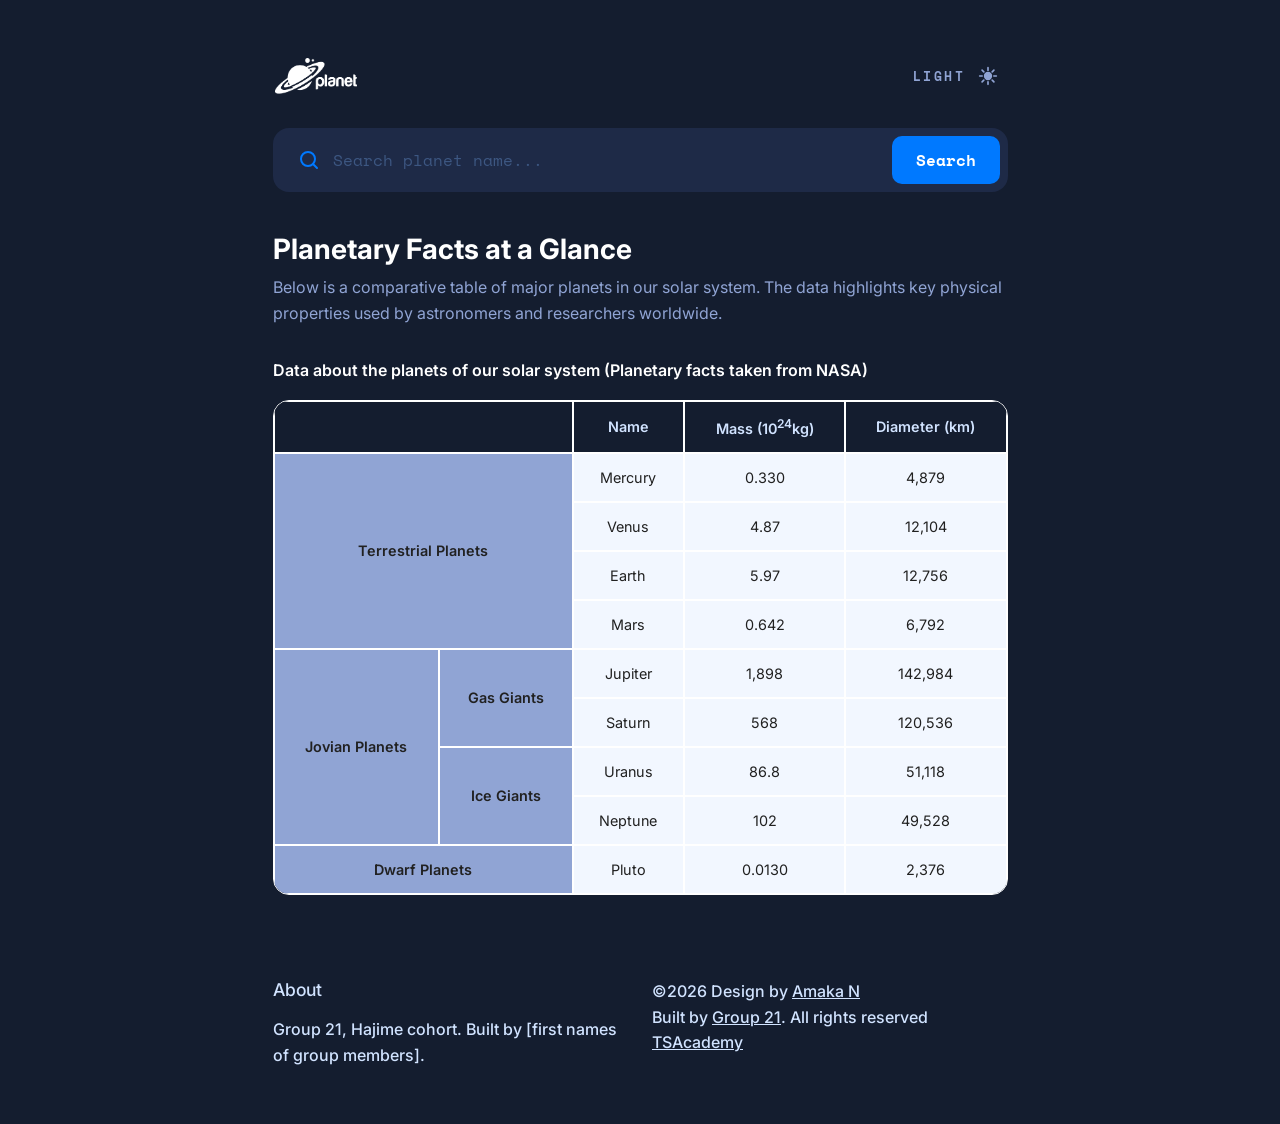
==== index.html @ 822063cc "Add static NASA values to planet table" ====
<!DOCTYPE html>
<html lang="en" data-theme="dark">
<head>
<meta charset="UTF-8">
<meta name="viewport" content="width=device-width, initial-scale=1.0">
<title>Planets</title>
<link rel="stylesheet" href="css/Foundation.css">
</head>
<body>

<header>
  <h1>
    <img class="logo" src="images/logo.png" alt="Planet, creative world">
  </h1>
  <!-- theme.js switches data-theme on <html> and changes this button's text -->
  <button id="theme-toggle" type="button">LIGHT</button>
</header>

<main>

  <!-- SEARCH -->
  <section id="search-section">
    <svg class="search-icon" viewBox="0 0 24 24" fill="none" stroke="currentColor" stroke-width="2" stroke-linecap="round" aria-hidden="true">
      <circle cx="11" cy="11" r="7"></circle>
      <path d="M20 20l-4-4"></path>
    </svg>
    <label for="search-input">Search planet name</label>
    <input type="search" id="search-input" placeholder="Search planet name...">
    <span id="search-message" role="status" hidden>No results</span>
    <button id="search-button" type="button">Search</button>
  </section>

  <!-- PLANET CARD: card.js builds the card inside #cards-container.
       Markup for ONE card (class names are styled in Foundation.css):

       <article class="planet-card">
         <img class="planet-image" src="..." alt="Earth">
         <div>
           <h3 class="planet-name">Earth</h3>
           <p class="planet-type">Terrestrial</p>
         </div>
         <p class="planet-description">...</p>
         <div class="planet-stats">
           <div class="stat-item"><span>Gravity</span><strong>9.8</strong></div>
           <div class="stat-item"><span>Mass</span><strong>0.00315</strong></div>
           <div class="stat-item"><span>Period</span><strong>365</strong></div>
         </div>
         <ul class="planet-details">
           <li class="detail-item">temperature value</li>
           <li class="detail-item">moons value</li>
           <li class="detail-item">diameter value</li>
           <li class="detail-item">distance from sun value</li>
         </ul>
       </article>

       "No results" card: <div class="status-message"><h3>No results found!</h3>
       <p>We couldn't find any planet matching your search. Please double-check the name and try again.</p></div>
  -->
  <section id="cards-section">
    <h2>Planet details</h2>
    <div id="cards-container"></div>
  </section>

  <!-- COMPARISON TABLE -->
  <section id="table-section">
    <h2>Planetary Facts at a Glance</h2>
    <p class="table-intro">Below is a comparative table of major planets in our solar system. The data highlights key physical properties used by astronomers and researchers worldwide.</p>
    <p class="table-caption">Data about the planets of our solar system (Planetary facts taken from NASA)</p>

    <!-- Static table: values are NASA planetary fact sheet numbers typed in by hand (not from the API) -->
    <div class="table-wrap">
      <table id="planets-table">
        <thead>
          <tr>
            <th colspan="2" scope="col"><span class="visually-hidden">Group</span></th>
            <th scope="col">Name</th>
            <th scope="col" class="col-mass">Mass (10<sup>24</sup>kg)</th>
            <th scope="col">Diameter (km)</th>
          </tr>
        </thead>
        <tbody id="table-body">
          <tr>
            <th scope="rowgroup" class="group-cell" colspan="2" rowspan="4">Terrestrial Planets</th>
            <td>Mercury</td><td class="col-mass">0.330</td><td>4,879</td>
          </tr>
          <tr><td>Venus</td><td class="col-mass">4.87</td><td>12,104</td></tr>
          <tr><td>Earth</td><td class="col-mass">5.97</td><td>12,756</td></tr>
          <tr><td>Mars</td><td class="col-mass">0.642</td><td>6,792</td></tr>

          <tr>
            <th scope="rowgroup" class="group-cell" rowspan="4">Jovian Planets</th>
            <th scope="rowgroup" class="group-cell" rowspan="2">Gas Giants</th>
            <td>Jupiter</td><td class="col-mass">1,898</td><td>142,984</td>
          </tr>
          <tr><td>Saturn</td><td class="col-mass">568</td><td>120,536</td></tr>
          <tr>
            <th scope="rowgroup" class="group-cell" rowspan="2">Ice Giants</th>
            <td>Uranus</td><td class="col-mass">86.8</td><td>51,118</td>
          </tr>
          <tr><td>Neptune</td><td class="col-mass">102</td><td>49,528</td></tr>

          <tr>
            <th scope="rowgroup" class="group-cell" colspan="2">Dwarf Planets</th>
            <td>Pluto</td><td class="col-mass">0.0130</td><td>2,376</td>
          </tr>
        </tbody>
      </table>
    </div>
  </section>

</main>

<footer>
  <div>
    <h2>About</h2>
    <p>Group 21, Hajime cohort. Built by [first names of group members].</p>
  </div>
  <div>
    <p>&copy;2026 Design by <a href="https://amakandukwu.com" target="_blank" rel="noopener">Amaka N</a></p>
    <p>Built by <a href="https://github.com/hakeemtemiogbe-alt/Group-21-capstone-project-Hajime-cohort" target="_blank" rel="noopener">Group 21</a>. All rights reserved</p>
    <p><a href="https://tsacademyonline.com/" target="_blank" rel="noopener">TSAcademy</a></p>
  </div>
</footer>

<script src="js/data.js" defer></script>
<script src="js/theme.js" defer></script>
<script src="js/card.js" defer></script>
<script src="js/table.js" defer></script>
<script src="js/search.js" defer></script>
</body>
</html>
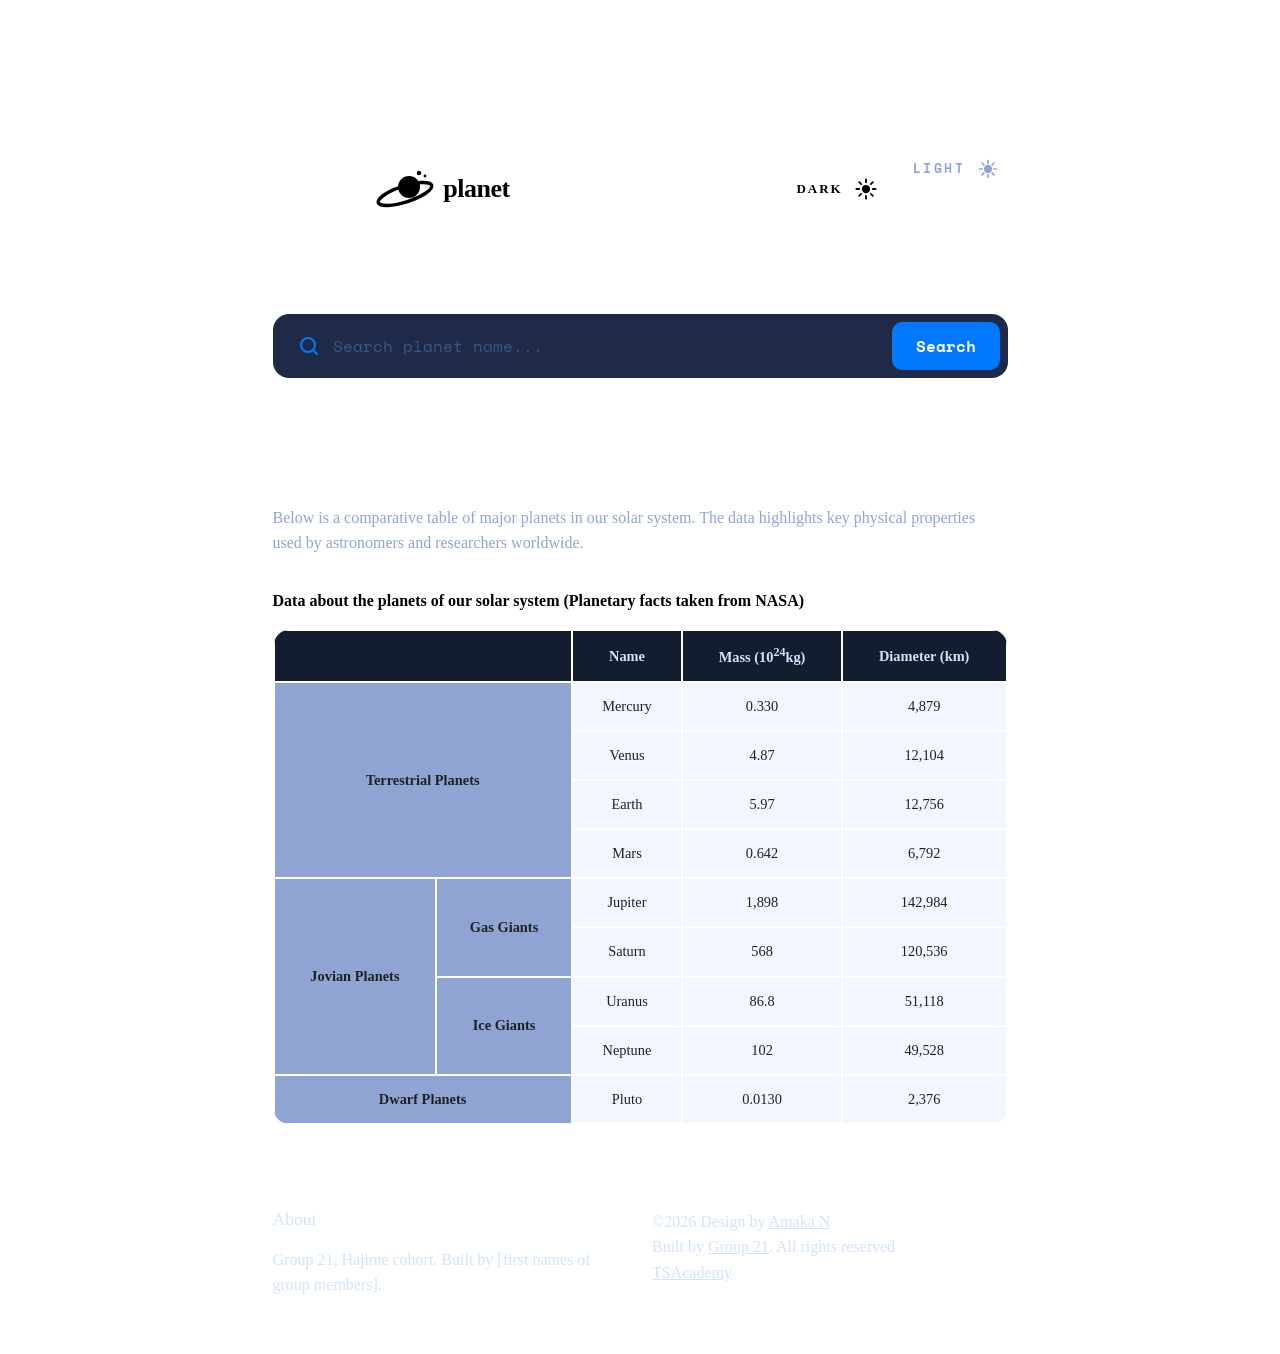
==== commit d55ae24b: "Header and theme toggle, Search included Did the header and theme toggle, the CSS but the javascript" ====
--- a/index.html
+++ b/index.html
@@ -12,6 +12,22 @@
   <h1>
     <img class="logo" src="images/logo.png" alt="Planet, creative world">
   </h1>
+  <header class="site-header">
+  <a class="brand" href="/" aria-label="Planet home">
+    <svg viewBox="0 0 64 40" aria-hidden="true" fill="currentColor">
+      <circle cx="34" cy="18" r="11"/>
+      <circle cx="44" cy="4" r="2.2"/><circle cx="50" cy="7" r="1.4"/>
+      <ellipse cx="30" cy="25" rx="28" ry="8" transform="rotate(-18 30 25)" fill="none" stroke="currentColor" stroke-width="3.5"/>
+    </svg>
+    <span>planet</span>
+  </a>
+
+  <button class="theme-toggle" id="themeToggle" type="button" aria-pressed="false" aria-label="Switch to dark theme">
+    <span id="themeLabel">DARK</span>
+    <svg class="icon-moon" viewBox="0 0 24 24" aria-hidden="true"><path d="M21 12.8A9 9 0 1 1 11.2 3a7 7 0 0 0 9.8 9.8z"/></svg>
+    <svg class="icon-sun" viewBox="0 0 24 24" aria-hidden="true"><circle cx="12" cy="12" r="4.5"/><path d="M12 1.5v3M12 19.5v3M1.5 12h3M19.5 12h3M4.6 4.6l2.1 2.1M17.3 17.3l2.1 2.1M4.6 19.4l2.1-2.1M17.3 6.7l2.1-2.1" stroke="currentColor" stroke-width="2" stroke-linecap="round"/></svg>
+  </button>
+</header>
   <!-- theme.js switches data-theme on <html> and changes this button's text -->
   <button id="theme-toggle" type="button">LIGHT</button>
 </header>
@@ -29,6 +45,9 @@
     <span id="search-message" role="status" hidden>No results</span>
     <button id="search-button" type="button">Search</button>
   </section>
+  <main class="wrap">
+ 
+</main>
 
   <!-- PLANET CARD: card.js builds the card inside #cards-container.
        Markup for ONE card (class names are styled in Foundation.css):
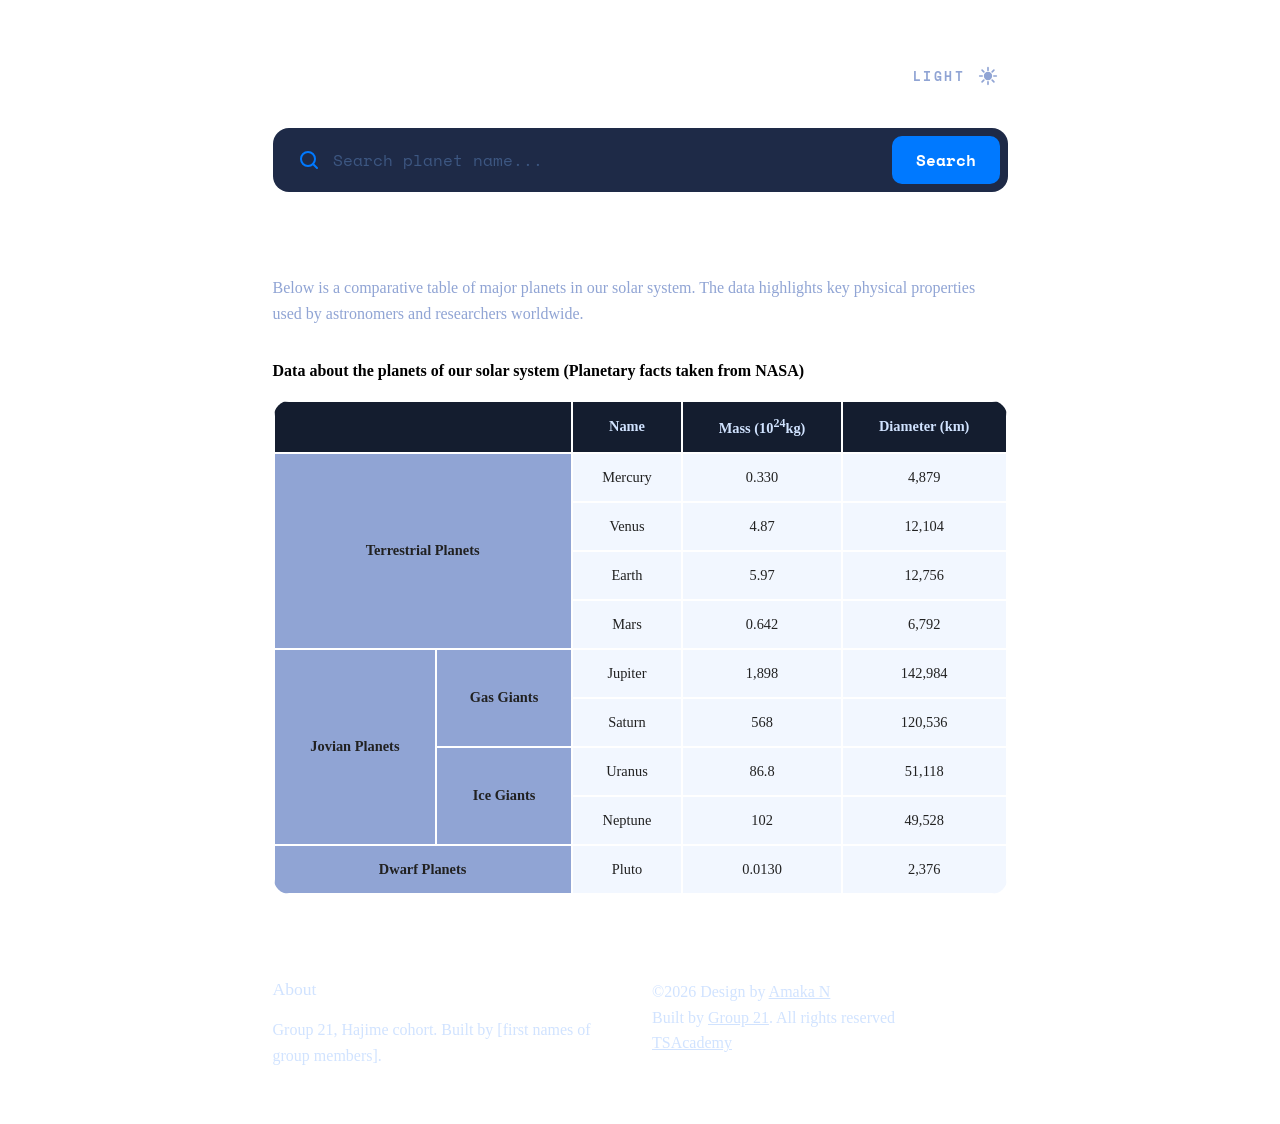
==== commit d715ac64: "Fetched the Planet data and added the search feature" ====
--- a/index.html
+++ b/index.html
@@ -12,22 +12,6 @@
   <h1>
     <img class="logo" src="images/logo.png" alt="Planet, creative world">
   </h1>
-  <header class="site-header">
-  <a class="brand" href="/" aria-label="Planet home">
-    <svg viewBox="0 0 64 40" aria-hidden="true" fill="currentColor">
-      <circle cx="34" cy="18" r="11"/>
-      <circle cx="44" cy="4" r="2.2"/><circle cx="50" cy="7" r="1.4"/>
-      <ellipse cx="30" cy="25" rx="28" ry="8" transform="rotate(-18 30 25)" fill="none" stroke="currentColor" stroke-width="3.5"/>
-    </svg>
-    <span>planet</span>
-  </a>
-
-  <button class="theme-toggle" id="themeToggle" type="button" aria-pressed="false" aria-label="Switch to dark theme">
-    <span id="themeLabel">DARK</span>
-    <svg class="icon-moon" viewBox="0 0 24 24" aria-hidden="true"><path d="M21 12.8A9 9 0 1 1 11.2 3a7 7 0 0 0 9.8 9.8z"/></svg>
-    <svg class="icon-sun" viewBox="0 0 24 24" aria-hidden="true"><circle cx="12" cy="12" r="4.5"/><path d="M12 1.5v3M12 19.5v3M1.5 12h3M19.5 12h3M4.6 4.6l2.1 2.1M17.3 17.3l2.1 2.1M4.6 19.4l2.1-2.1M17.3 6.7l2.1-2.1" stroke="currentColor" stroke-width="2" stroke-linecap="round"/></svg>
-  </button>
-</header>
   <!-- theme.js switches data-theme on <html> and changes this button's text -->
   <button id="theme-toggle" type="button">LIGHT</button>
 </header>
@@ -35,7 +19,7 @@
 <main>
 
   <!-- SEARCH -->
-  <section id="search-section">
+  <form id="search-section">
     <svg class="search-icon" viewBox="0 0 24 24" fill="none" stroke="currentColor" stroke-width="2" stroke-linecap="round" aria-hidden="true">
       <circle cx="11" cy="11" r="7"></circle>
       <path d="M20 20l-4-4"></path>
@@ -43,11 +27,8 @@
     <label for="search-input">Search planet name</label>
     <input type="search" id="search-input" placeholder="Search planet name...">
     <span id="search-message" role="status" hidden>No results</span>
-    <button id="search-button" type="button">Search</button>
-  </section>
-  <main class="wrap">
- 
-</main>
+    <button id="search-button" type="submit">Search</button>
+  </form>
 
   <!-- PLANET CARD: card.js builds the card inside #cards-container.
        Markup for ONE card (class names are styled in Foundation.css):
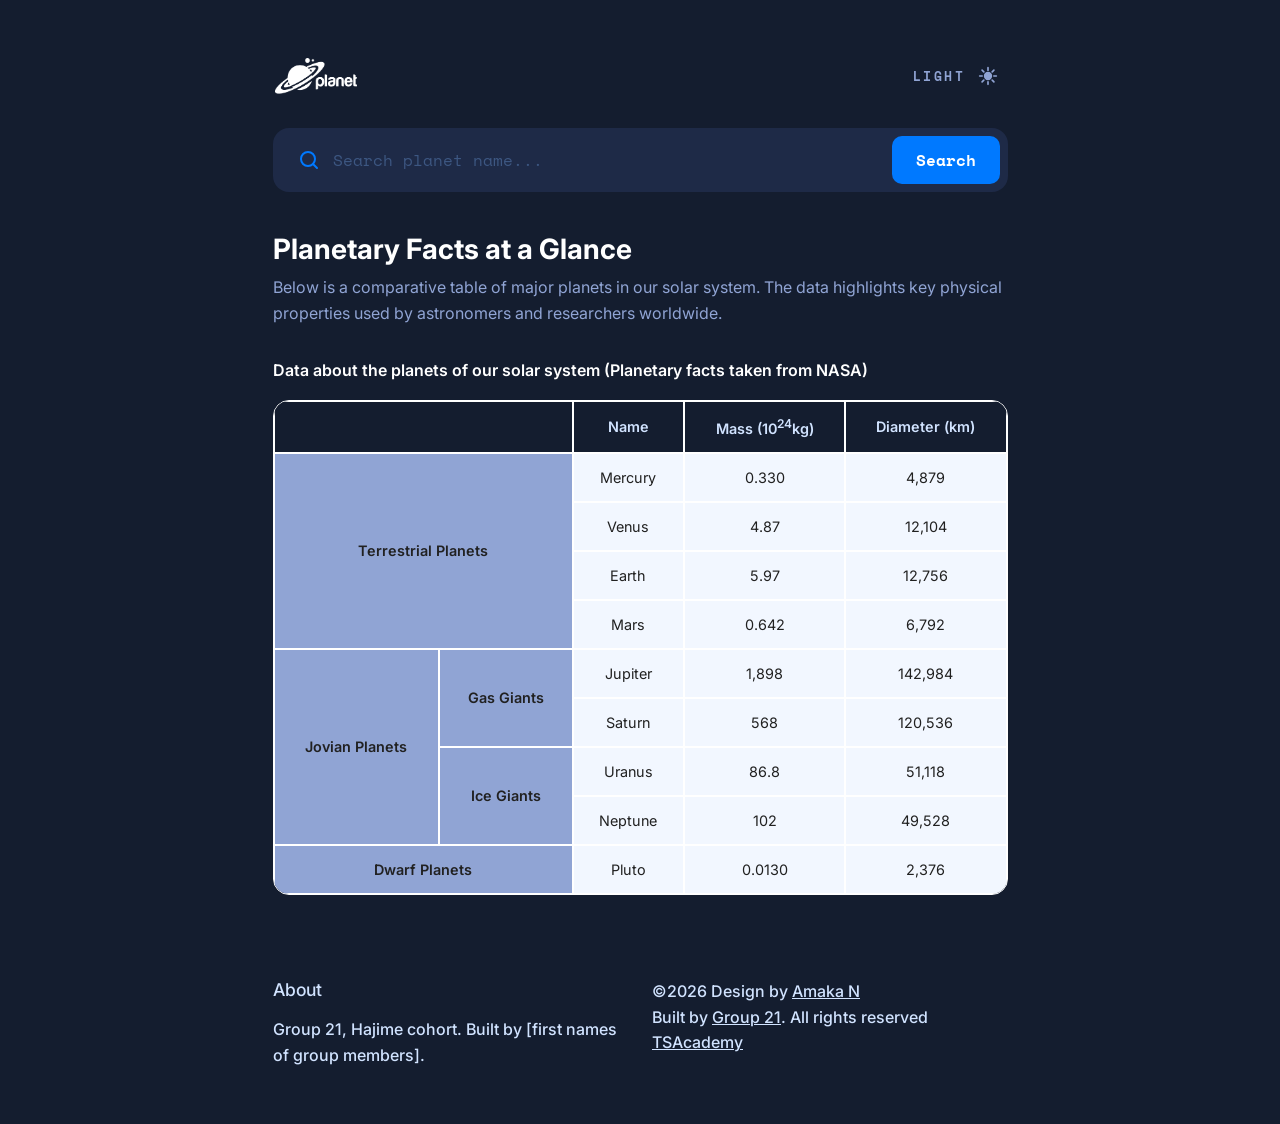
==== commit 2e3205b3: "Added loader feature" ====
--- a/index.html
+++ b/index.html
@@ -56,6 +56,13 @@
        "No results" card: <div class="status-message"><h3>No results found!</h3>
        <p>We couldn't find any planet matching your search. Please double-check the name and try again.</p></div>
   -->
+
+  <div class="loader" id="loader">
+    <span></span>
+    <span></span>
+    <span></span>
+  </div>
+  
   <section id="cards-section">
     <h2>Planet details</h2>
     <div id="cards-container"></div>
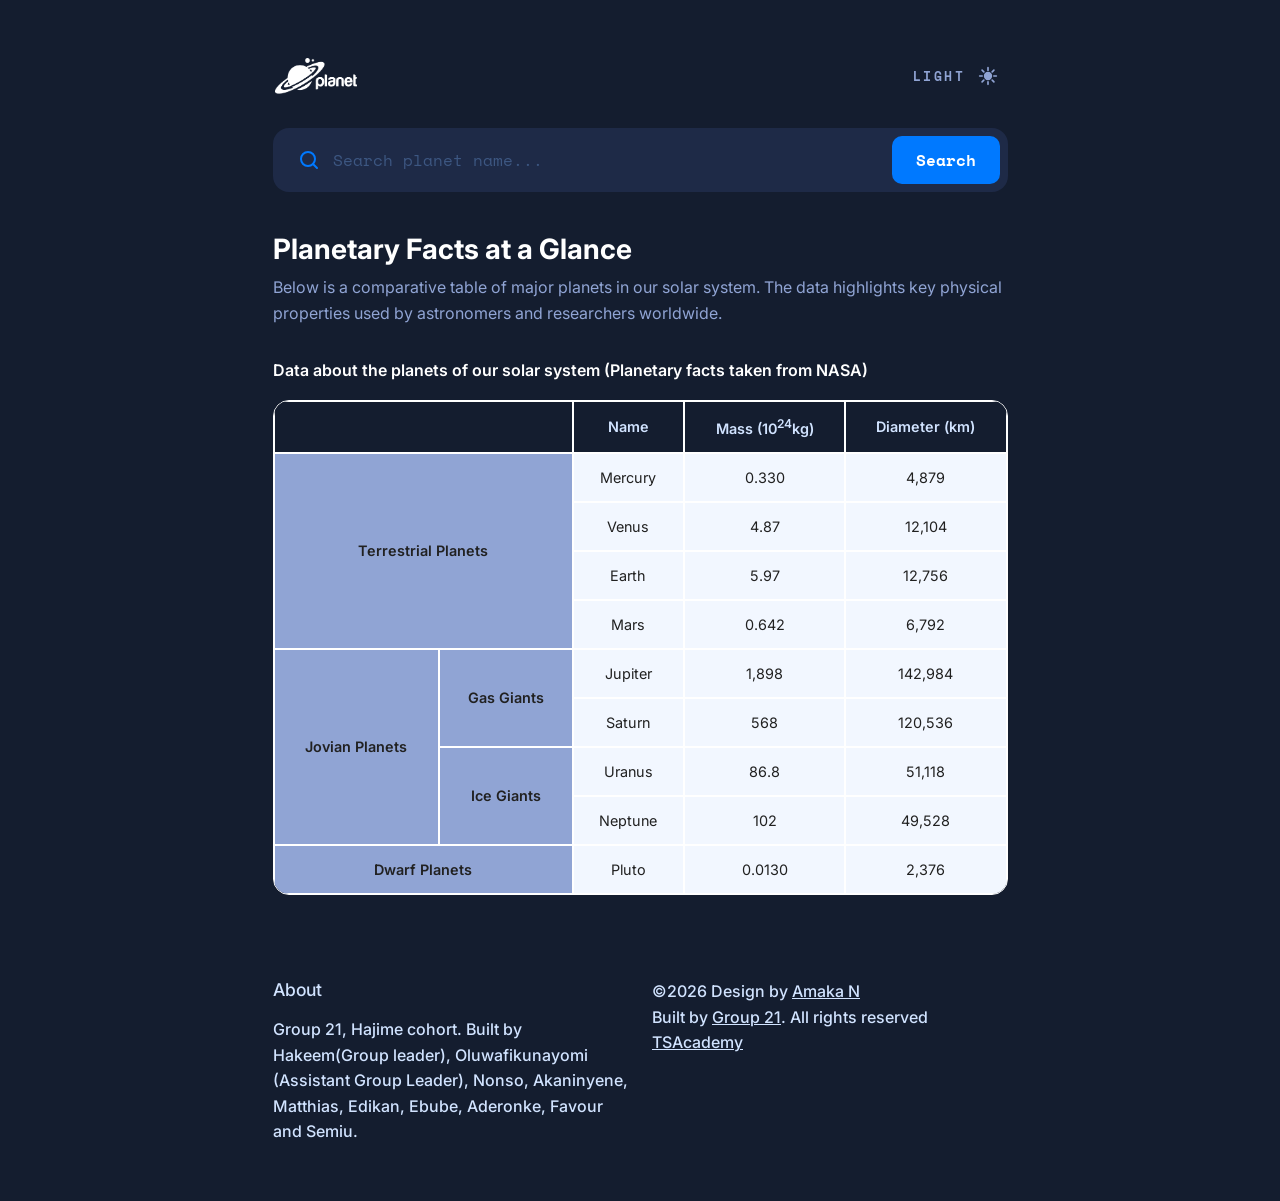
==== commit 7ccb2ab5: "Update footer with group member names" ====
--- a/index.html
+++ b/index.html
@@ -120,7 +120,7 @@
 <footer>
   <div>
     <h2>About</h2>
-    <p>Group 21, Hajime cohort. Built by [first names of group members].</p>
+    <p>Group 21, Hajime cohort. Built by Hakeem(Group leader), Oluwafikunayomi (Assistant Group Leader), Nonso, Akaninyene, Matthias, Edikan, Ebube, Aderonke, Favour and Semiu.</p>
   </div>
   <div>
     <p>&copy;2026 Design by <a href="https://amakandukwu.com" target="_blank" rel="noopener">Amaka N</a></p>
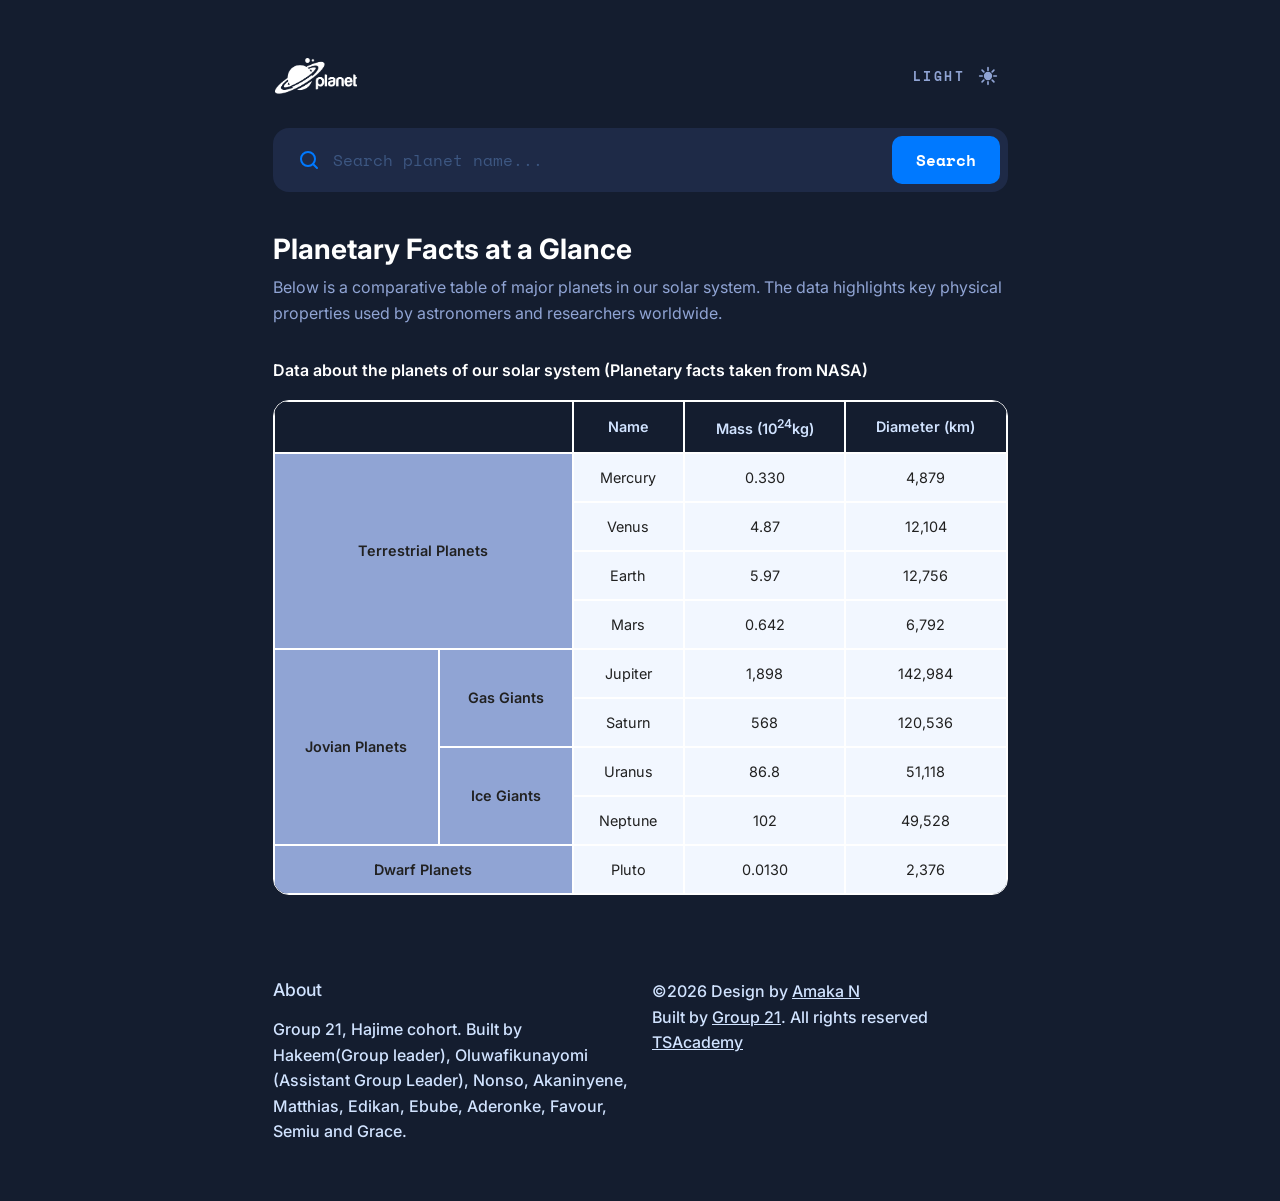
==== commit 11a7ec11: "Update footer to include Grace in team members" ====
--- a/index.html
+++ b/index.html
@@ -120,7 +120,7 @@
 <footer>
   <div>
     <h2>About</h2>
-    <p>Group 21, Hajime cohort. Built by Hakeem(Group leader), Oluwafikunayomi (Assistant Group Leader), Nonso, Akaninyene, Matthias, Edikan, Ebube, Aderonke, Favour and Semiu.</p>
+    <p>Group 21, Hajime cohort. Built by Hakeem(Group leader), Oluwafikunayomi (Assistant Group Leader), Nonso, Akaninyene, Matthias, Edikan, Ebube, Aderonke, Favour, Semiu and Grace.</p>
   </div>
   <div>
     <p>&copy;2026 Design by <a href="https://amakandukwu.com" target="_blank" rel="noopener">Amaka N</a></p>
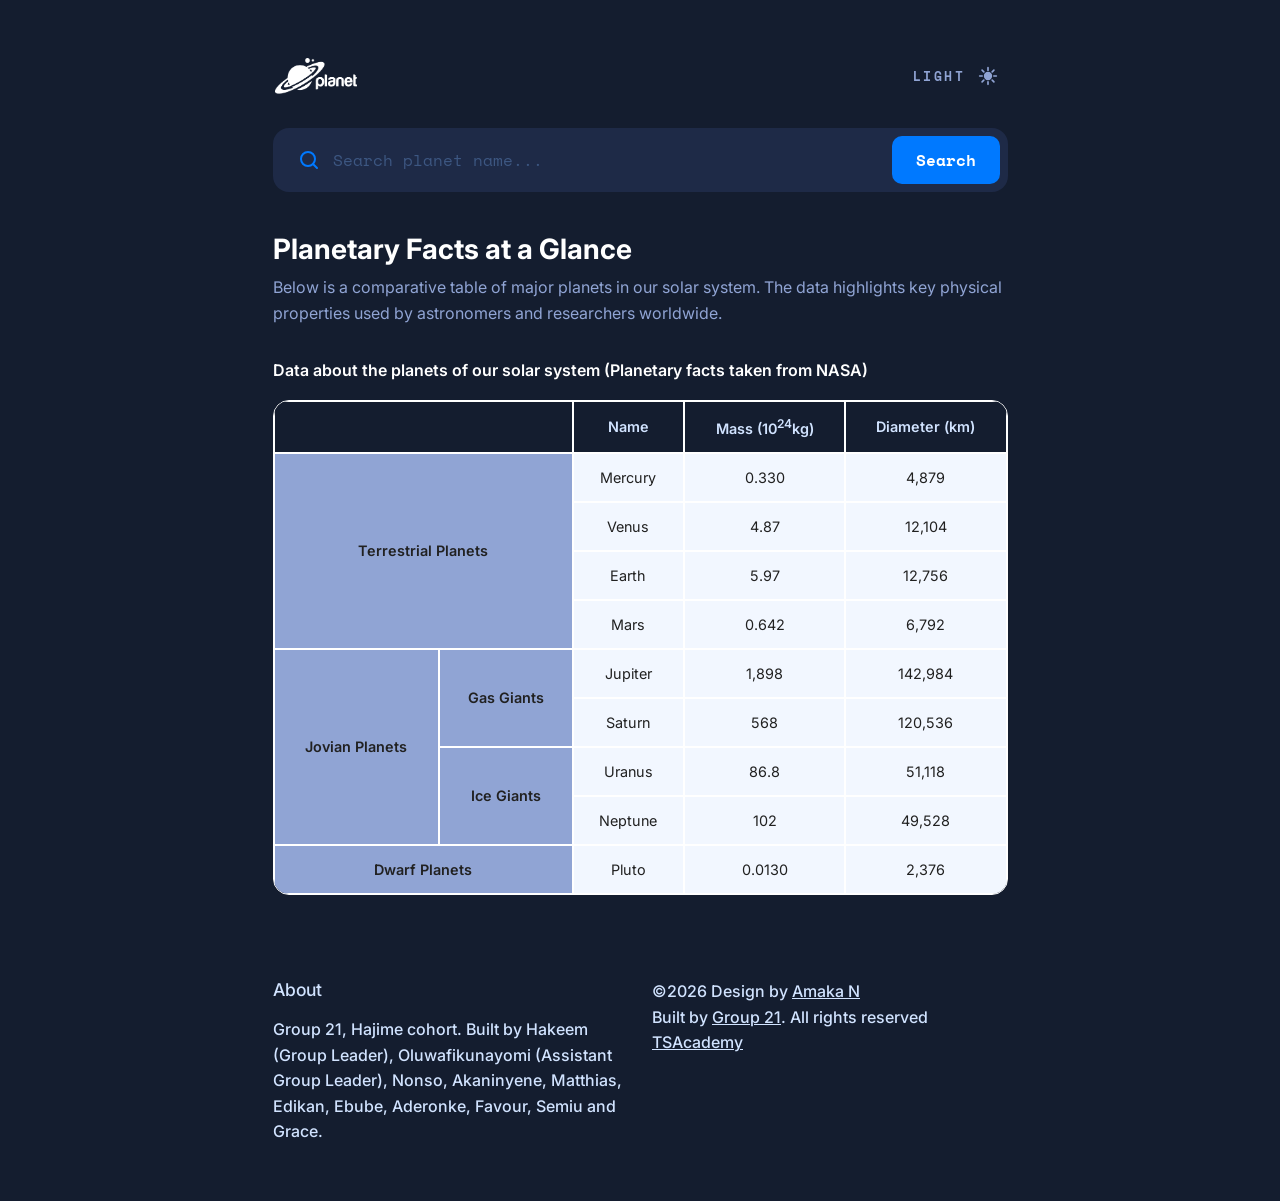
==== commit 7550a305: "Fix team lead label spacing" ====
--- a/index.html
+++ b/index.html
@@ -120,7 +120,7 @@
 <footer>
   <div>
     <h2>About</h2>
-    <p>Group 21, Hajime cohort. Built by Hakeem(Group leader), Oluwafikunayomi (Assistant Group Leader), Nonso, Akaninyene, Matthias, Edikan, Ebube, Aderonke, Favour, Semiu and Grace.</p>
+    <p>Group 21, Hajime cohort. Built by Hakeem (Group Leader), Oluwafikunayomi (Assistant Group Leader), Nonso, Akaninyene, Matthias, Edikan, Ebube, Aderonke, Favour, Semiu and Grace.</p>
   </div>
   <div>
     <p>&copy;2026 Design by <a href="https://amakandukwu.com" target="_blank" rel="noopener">Amaka N</a></p>
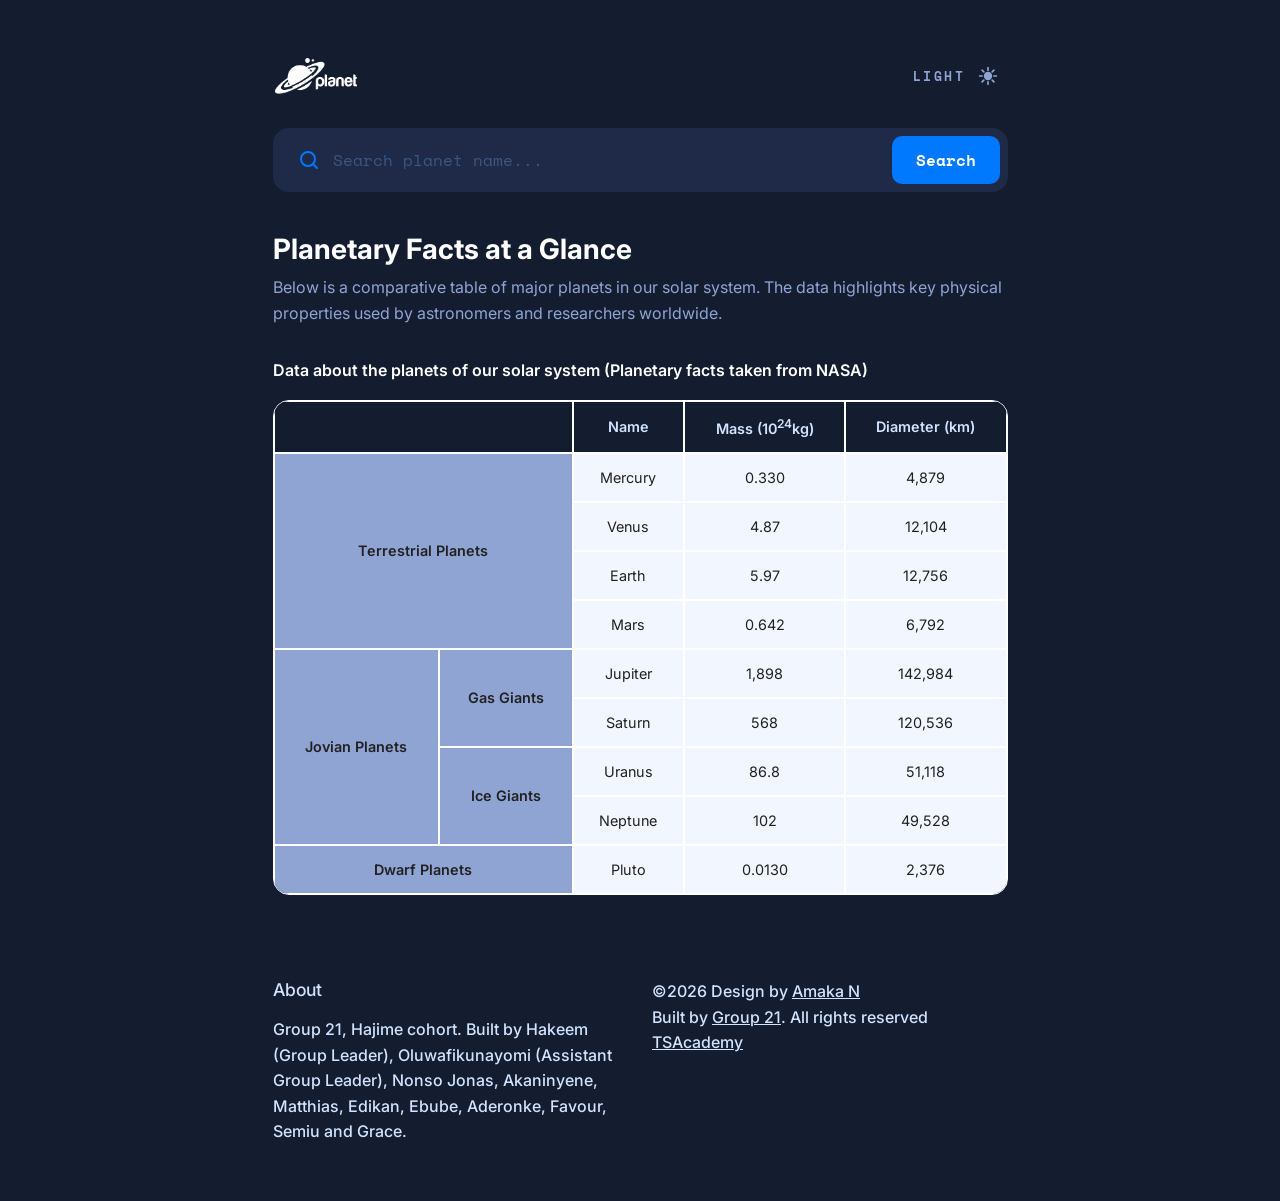
==== commit f4c4bc06: "Update team member name in footer" ====
--- a/index.html
+++ b/index.html
@@ -120,7 +120,7 @@
 <footer>
   <div>
     <h2>About</h2>
-    <p>Group 21, Hajime cohort. Built by Hakeem (Group Leader), Oluwafikunayomi (Assistant Group Leader), Nonso, Akaninyene, Matthias, Edikan, Ebube, Aderonke, Favour, Semiu and Grace.</p>
+    <p>Group 21, Hajime cohort. Built by Hakeem (Group Leader), Oluwafikunayomi (Assistant Group Leader), Nonso Jonas, Akaninyene, Matthias, Edikan, Ebube, Aderonke, Favour, Semiu and Grace.</p>
   </div>
   <div>
     <p>&copy;2026 Design by <a href="https://amakandukwu.com" target="_blank" rel="noopener">Amaka N</a></p>
